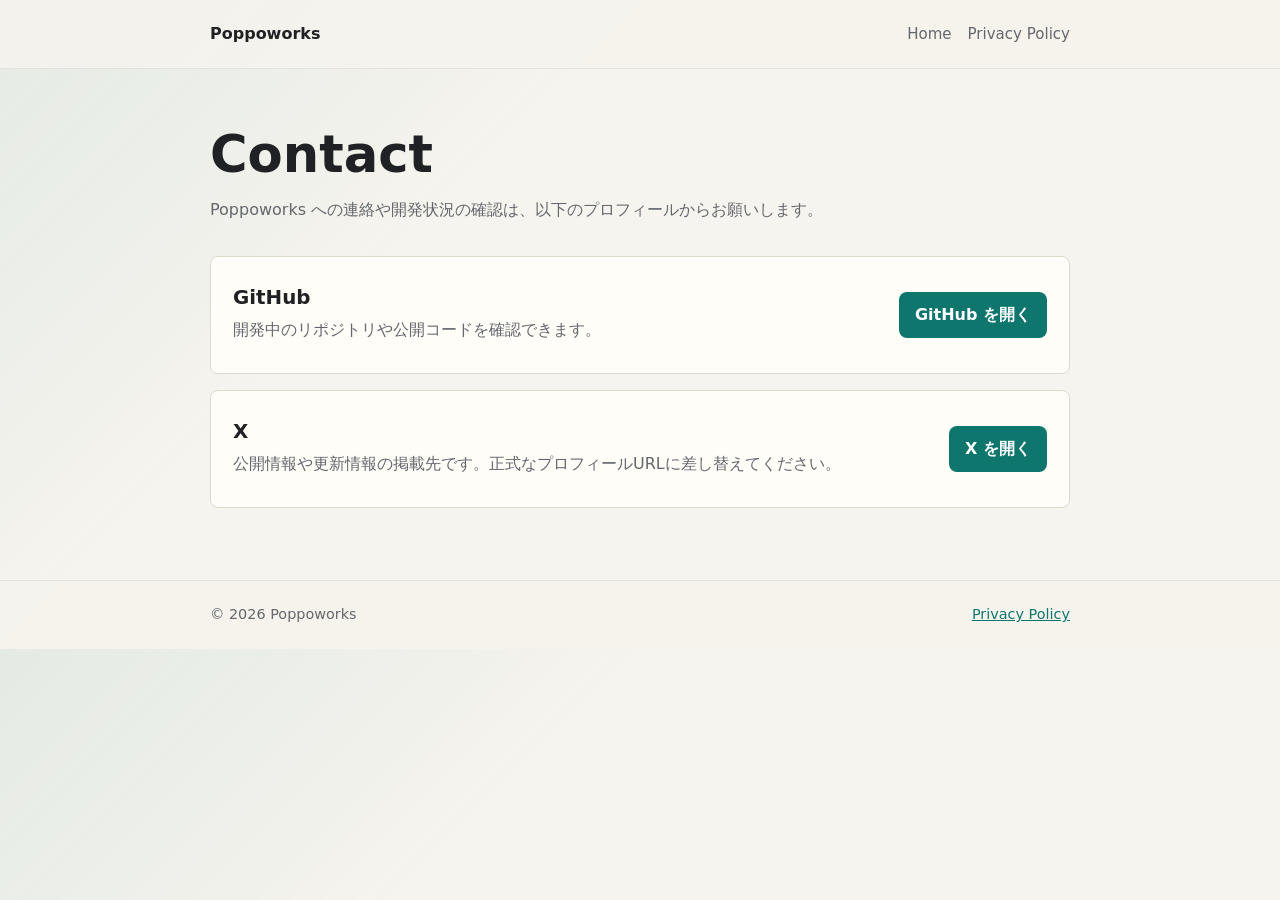
==== contact.html @ a9befb1d "feat: Add contact page and update index and privacy pages" ====
<!doctype html>
<html lang="ja">

<head>
  <meta charset="utf-8">
  <meta name="viewport" content="width=device-width, initial-scale=1">
  <title>Contact | Poppoworks</title>
  <meta name="description" content="Poppoworks の連絡先ページです。GitHub プロフィールと X プロフィールを掲載しています。">
  <meta name="robots" content="index, follow">
  <meta name="theme-color" content="#f6f4ee">
  <link rel="canonical" href="https://poppoworks.dev/contact.html">
  <meta property="og:type" content="website">
  <meta property="og:site_name" content="Poppoworks">
  <meta property="og:title" content="Contact | Poppoworks">
  <meta property="og:description" content="Poppoworks の連絡先ページです。GitHub プロフィールと X プロフィールを掲載しています。">
  <meta property="og:url" content="https://poppoworks.dev/contact.html">
  <style>
    :root {
      color-scheme: light;
      --bg: #f6f4ee;
      --surface: #fffdf8;
      --ink: #202124;
      --muted: #64676d;
      --line: #ded9cb;
      --accent: #0f766e;
      --accent-strong: #115e59;
      font-family:
        "Inter",
        "Noto Sans JP",
        "Hiragino Kaku Gothic ProN",
        "Yu Gothic",
        Meiryo,
        system-ui,
        sans-serif;
    }

    * {
      box-sizing: border-box;
    }

    body {
      margin: 0;
      background:
        linear-gradient(135deg, rgba(15, 118, 110, 0.08), transparent 34%),
        var(--bg);
      color: var(--ink);
      line-height: 1.75;
    }

    a {
      color: var(--accent);
    }

    .header,
    .footer {
      border-color: rgba(32, 33, 36, 0.08);
      border-style: solid;
      border-width: 0 0 1px;
      background: rgba(246, 244, 238, 0.86);
    }

    .footer {
      border-width: 1px 0 0;
    }

    .inner {
      width: min(860px, calc(100% - 40px));
      margin: 0 auto;
    }

    .header .inner,
    .footer .inner {
      min-height: 68px;
      display: flex;
      align-items: center;
      justify-content: space-between;
      gap: 18px;
    }

    .brand {
      color: var(--ink);
      font-weight: 800;
      text-decoration: none;
    }

    .nav {
      display: flex;
      gap: 16px;
      font-size: 0.94rem;
    }

    .nav a {
      color: var(--muted);
      text-decoration: none;
    }

    main {
      padding: 56px 0 72px;
    }

    h1 {
      font-size: clamp(2rem, 5vw, 3.2rem);
      line-height: 1.15;
      letter-spacing: 0;
      margin: 0 0 12px;
    }

    .lead {
      color: var(--muted);
      max-width: 680px;
      margin: 0 0 32px;
    }

    .contact-list {
      display: grid;
      gap: 16px;
    }

    .contact-card {
      display: flex;
      align-items: center;
      justify-content: space-between;
      gap: 20px;
      min-height: 118px;
      padding: 22px;
      border: 1px solid var(--line);
      border-radius: 8px;
      background: var(--surface);
    }

    .contact-card h2 {
      font-size: 1.24rem;
      line-height: 1.35;
      margin: 0 0 4px;
    }

    .contact-card p {
      color: var(--muted);
      margin: 0;
    }

    .button {
      min-height: 46px;
      display: inline-flex;
      align-items: center;
      justify-content: center;
      border-radius: 8px;
      padding: 0 16px;
      background: var(--accent);
      color: #ffffff;
      font-weight: 700;
      text-decoration: none;
      white-space: nowrap;
    }

    .button:hover,
    .button:focus-visible {
      background: var(--accent-strong);
    }

    .note {
      color: var(--muted);
      font-size: 0.94rem;
      margin-top: 24px;
    }

    .footer {
      color: var(--muted);
      font-size: 0.9rem;
    }

    @media (max-width: 640px) {
      .inner {
        width: min(100% - 28px, 860px);
      }

      .header .inner,
      .footer .inner,
      .contact-card {
        align-items: flex-start;
        flex-direction: column;
        justify-content: center;
      }

      .header .inner,
      .footer .inner {
        padding: 14px 0;
      }

      .button {
        width: 100%;
      }
    }
  </style>
</head>

<body>
  <header class="header">
    <div class="inner">
      <a class="brand" href="/">Poppoworks</a>
      <nav class="nav" aria-label="主要ナビゲーション">
        <a href="/">Home</a>
        <a href="privacy.html">Privacy Policy</a>
      </nav>
    </div>
  </header>

  <main>
    <div class="inner">
      <h1>Contact</h1>
      <p class="lead">
        Poppoworks への連絡や開発状況の確認は、以下のプロフィールからお願いします。
      </p>

      <div class="contact-list">
        <section class="contact-card" aria-labelledby="github-title">
          <div>
            <h2 id="github-title">GitHub</h2>
            <p>開発中のリポジトリや公開コードを確認できます。</p>
          </div>
          <a class="button" href="https://github.com/gosling-goldwyn" rel="noopener">GitHub を開く</a>
        </section>

        <section class="contact-card" aria-labelledby="x-title">
          <div>
            <h2 id="x-title">X</h2>
            <p>公開情報や更新情報の掲載先です。正式なプロフィールURLに差し替えてください。</p>
          </div>
          <a class="button" href="https://x.com/hato366" rel="noopener">X を開く</a>
        </section>
      </div>
    </div>
  </main>

  <footer class="footer">
    <div class="inner">
      <span>&copy; 2026 Poppoworks</span>
      <span><a href="privacy.html">Privacy Policy</a></span>
    </div>
  </footer>
</body>

</html>
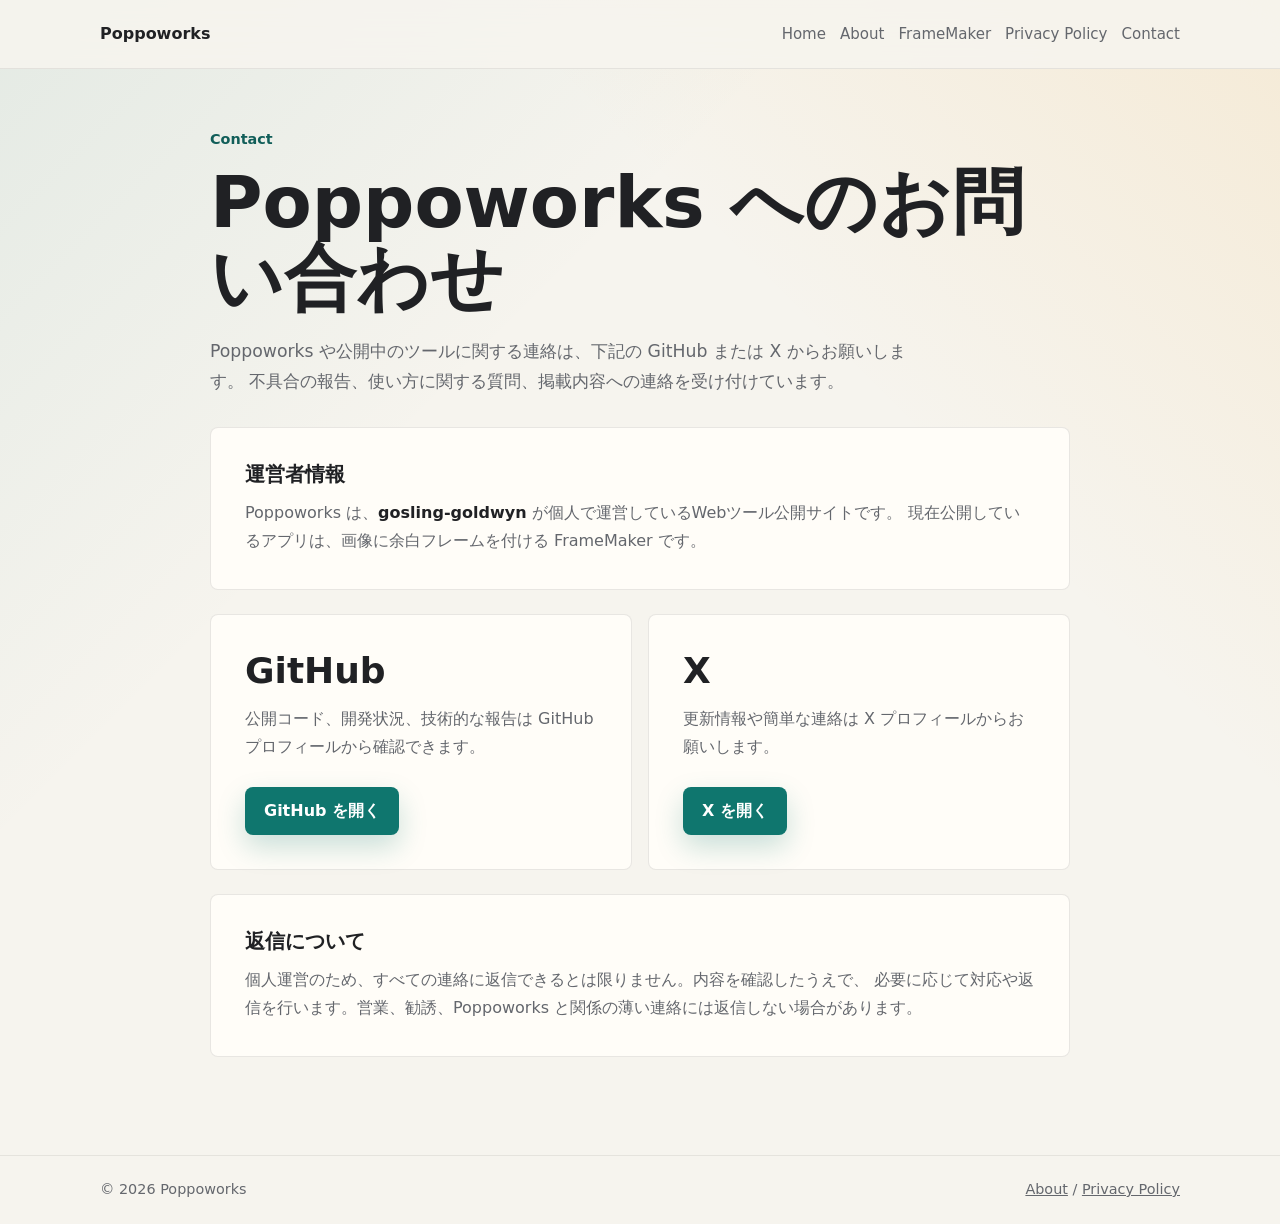
==== commit 72964765: "Improve site content for AdSense review" ====
--- a/contact.html
+++ b/contact.html
@@ -1,243 +1,82 @@
 <!doctype html>
 <html lang="ja">
-
 <head>
   <meta charset="utf-8">
   <meta name="viewport" content="width=device-width, initial-scale=1">
   <title>Contact | Poppoworks</title>
-  <meta name="description" content="Poppoworks の連絡先ページです。GitHub プロフィールと X プロフィールを掲載しています。">
+  <meta name="description" content="Poppoworks への問い合わせ方法、運営者情報、GitHub と X の公式リンクを掲載しています。">
   <meta name="robots" content="index, follow">
   <meta name="theme-color" content="#f6f4ee">
   <link rel="canonical" href="https://poppoworks.dev/contact.html">
+  <link rel="stylesheet" href="styles.css">
   <meta property="og:type" content="website">
   <meta property="og:site_name" content="Poppoworks">
   <meta property="og:title" content="Contact | Poppoworks">
-  <meta property="og:description" content="Poppoworks の連絡先ページです。GitHub プロフィールと X プロフィールを掲載しています。">
+  <meta property="og:description" content="Poppoworks への問い合わせ方法、運営者情報、GitHub と X の公式リンクを掲載しています。">
   <meta property="og:url" content="https://poppoworks.dev/contact.html">
-  <style>
-    :root {
-      color-scheme: light;
-      --bg: #f6f4ee;
-      --surface: #fffdf8;
-      --ink: #202124;
-      --muted: #64676d;
-      --line: #ded9cb;
-      --accent: #0f766e;
-      --accent-strong: #115e59;
-      font-family:
-        "Inter",
-        "Noto Sans JP",
-        "Hiragino Kaku Gothic ProN",
-        "Yu Gothic",
-        Meiryo,
-        system-ui,
-        sans-serif;
-    }
+  <meta name="twitter:card" content="summary">
+</head>
+<body>
+  <div class="site-shell">
+    <header class="site-header">
+      <div class="inner header-inner">
+        <a class="brand" href="/">Poppoworks</a>
+        <nav class="nav" aria-label="主要ナビゲーション">
+          <a href="/">Home</a>
+          <a href="about.html">About</a>
+          <a href="framemaker.html">FrameMaker</a>
+          <a href="privacy.html">Privacy Policy</a>
+          <a href="contact.html">Contact</a>
+        </nav>
+      </div>
+    </header>
 
-    * {
-      box-sizing: border-box;
-    }
+    <main class="page-main">
+      <div class="inner narrow">
+        <p class="eyebrow">Contact</p>
+        <h1>Poppoworks へのお問い合わせ</h1>
+        <p class="lead">
+          Poppoworks や公開中のツールに関する連絡は、下記の GitHub または X からお願いします。
+          不具合の報告、使い方に関する質問、掲載内容への連絡を受け付けています。
+        </p>
 
-    body {
-      margin: 0;
-      background:
-        linear-gradient(135deg, rgba(15, 118, 110, 0.08), transparent 34%),
-        var(--bg);
-      color: var(--ink);
-      line-height: 1.75;
-    }
-
-    a {
-      color: var(--accent);
-    }
-
-    .header,
-    .footer {
-      border-color: rgba(32, 33, 36, 0.08);
-      border-style: solid;
-      border-width: 0 0 1px;
-      background: rgba(246, 244, 238, 0.86);
-    }
-
-    .footer {
-      border-width: 1px 0 0;
-    }
-
-    .inner {
-      width: min(860px, calc(100% - 40px));
-      margin: 0 auto;
-    }
-
-    .header .inner,
-    .footer .inner {
-      min-height: 68px;
-      display: flex;
-      align-items: center;
-      justify-content: space-between;
-      gap: 18px;
-    }
-
-    .brand {
-      color: var(--ink);
-      font-weight: 800;
-      text-decoration: none;
-    }
-
-    .nav {
-      display: flex;
-      gap: 16px;
-      font-size: 0.94rem;
-    }
-
-    .nav a {
-      color: var(--muted);
-      text-decoration: none;
-    }
-
-    main {
-      padding: 56px 0 72px;
-    }
-
-    h1 {
-      font-size: clamp(2rem, 5vw, 3.2rem);
-      line-height: 1.15;
-      letter-spacing: 0;
-      margin: 0 0 12px;
-    }
-
-    .lead {
-      color: var(--muted);
-      max-width: 680px;
-      margin: 0 0 32px;
-    }
-
-    .contact-list {
-      display: grid;
-      gap: 16px;
-    }
-
-    .contact-card {
-      display: flex;
-      align-items: center;
-      justify-content: space-between;
-      gap: 20px;
-      min-height: 118px;
-      padding: 22px;
-      border: 1px solid var(--line);
-      border-radius: 8px;
-      background: var(--surface);
-    }
-
-    .contact-card h2 {
-      font-size: 1.24rem;
-      line-height: 1.35;
-      margin: 0 0 4px;
-    }
-
-    .contact-card p {
-      color: var(--muted);
-      margin: 0;
-    }
-
-    .button {
-      min-height: 46px;
-      display: inline-flex;
-      align-items: center;
-      justify-content: center;
-      border-radius: 8px;
-      padding: 0 16px;
-      background: var(--accent);
-      color: #ffffff;
-      font-weight: 700;
-      text-decoration: none;
-      white-space: nowrap;
-    }
-
-    .button:hover,
-    .button:focus-visible {
-      background: var(--accent-strong);
-    }
-
-    .note {
-      color: var(--muted);
-      font-size: 0.94rem;
-      margin-top: 24px;
-    }
-
-    .footer {
-      color: var(--muted);
-      font-size: 0.9rem;
-    }
-
-    @media (max-width: 640px) {
-      .inner {
-        width: min(100% - 28px, 860px);
-      }
-
-      .header .inner,
-      .footer .inner,
-      .contact-card {
-        align-items: flex-start;
-        flex-direction: column;
-        justify-content: center;
-      }
-
-      .header .inner,
-      .footer .inner {
-        padding: 14px 0;
-      }
-
-      .button {
-        width: 100%;
-      }
-    }
-  </style>
-</head>
-
-<body>
-  <header class="header">
-    <div class="inner">
-      <a class="brand" href="/">Poppoworks</a>
-      <nav class="nav" aria-label="主要ナビゲーション">
-        <a href="/">Home</a>
-        <a href="privacy.html">Privacy Policy</a>
-      </nav>
-    </div>
-  </header>
-
-  <main>
-    <div class="inner">
-      <h1>Contact</h1>
-      <p class="lead">
-        Poppoworks への連絡や開発状況の確認は、以下のプロフィールからお願いします。
-      </p>
-
-      <div class="contact-list">
-        <section class="contact-card" aria-labelledby="github-title">
-          <div>
-            <h2 id="github-title">GitHub</h2>
-            <p>開発中のリポジトリや公開コードを確認できます。</p>
-          </div>
-          <a class="button" href="https://github.com/gosling-goldwyn" rel="noopener">GitHub を開く</a>
+        <section class="content-block">
+          <h2>運営者情報</h2>
+          <p>
+            Poppoworks は、<strong>gosling-goldwyn</strong> が個人で運営しているWebツール公開サイトです。
+            現在公開しているアプリは、画像に余白フレームを付ける FrameMaker です。
+          </p>
         </section>
 
-        <section class="contact-card" aria-labelledby="x-title">
-          <div>
-            <h2 id="x-title">X</h2>
-            <p>公開情報や更新情報の掲載先です。正式なプロフィールURLに差し替えてください。</p>
-          </div>
-          <a class="button" href="https://x.com/hato366" rel="noopener">X を開く</a>
+        <div class="card-grid two">
+          <section class="card">
+            <h2>GitHub</h2>
+            <p>公開コード、開発状況、技術的な報告は GitHub プロフィールから確認できます。</p>
+            <a class="button button-primary" href="https://github.com/gosling-goldwyn" rel="noopener">GitHub を開く</a>
+          </section>
+          <section class="card">
+            <h2>X</h2>
+            <p>更新情報や簡単な連絡は X プロフィールからお願いします。</p>
+            <a class="button button-primary" href="https://x.com/hato366" rel="noopener">X を開く</a>
+          </section>
+        </div>
+
+        <section class="content-block">
+          <h2>返信について</h2>
+          <p>
+            個人運営のため、すべての連絡に返信できるとは限りません。内容を確認したうえで、
+            必要に応じて対応や返信を行います。営業、勧誘、Poppoworks と関係の薄い連絡には返信しない場合があります。
+          </p>
         </section>
       </div>
-    </div>
-  </main>
+    </main>
 
-  <footer class="footer">
-    <div class="inner">
-      <span>&copy; 2026 Poppoworks</span>
-      <span><a href="privacy.html">Privacy Policy</a></span>
-    </div>
-  </footer>
+    <footer class="site-footer">
+      <div class="inner footer-inner">
+        <span>&copy; 2026 Poppoworks</span>
+        <span><a href="about.html">About</a> / <a href="privacy.html">Privacy Policy</a></span>
+      </div>
+    </footer>
+  </div>
 </body>
-
-</html>+</html>
--- a/styles.css
+++ b/styles.css
@@ -0,0 +1,505 @@
+:root {
+  color-scheme: light;
+  --bg: #f6f4ee;
+  --surface: #fffdf8;
+  --surface-strong: #ffffff;
+  --ink: #202124;
+  --muted: #64676d;
+  --line: #ded9cb;
+  --accent: #0f766e;
+  --accent-strong: #115e59;
+  --accent-soft: #d7f2ec;
+  --warm: #efb047;
+  --shadow: 0 18px 45px rgba(30, 36, 38, 0.11);
+  font-family: "Inter", "Noto Sans JP", "Hiragino Kaku Gothic ProN", "Yu Gothic", Meiryo, system-ui, sans-serif;
+}
+
+* {
+  box-sizing: border-box;
+}
+
+html {
+  scroll-behavior: smooth;
+}
+
+body {
+  margin: 0;
+  background:
+    linear-gradient(135deg, rgba(15, 118, 110, 0.08), transparent 34%),
+    linear-gradient(225deg, rgba(239, 176, 71, 0.14), transparent 32%),
+    var(--bg);
+  color: var(--ink);
+  line-height: 1.75;
+}
+
+a {
+  color: var(--accent);
+}
+
+h1,
+h2,
+h3,
+p {
+  margin-top: 0;
+}
+
+h1 {
+  font-size: clamp(2.2rem, 5.6vw, 4.5rem);
+  line-height: 1.06;
+  letter-spacing: 0;
+  margin-bottom: 20px;
+}
+
+h2 {
+  font-size: clamp(1.45rem, 3vw, 2.25rem);
+  line-height: 1.22;
+  letter-spacing: 0;
+  margin-bottom: 12px;
+}
+
+h3 {
+  font-size: 1.24rem;
+  line-height: 1.35;
+  letter-spacing: 0;
+  margin-bottom: 10px;
+}
+
+p,
+li {
+  color: var(--muted);
+}
+
+strong {
+  color: var(--ink);
+}
+
+.site-shell {
+  min-height: 100vh;
+  display: flex;
+  flex-direction: column;
+}
+
+.inner {
+  width: min(1080px, calc(100% - 40px));
+  margin: 0 auto;
+}
+
+.narrow {
+  width: min(860px, calc(100% - 40px));
+}
+
+.site-header {
+  border-bottom: 1px solid rgba(32, 33, 36, 0.08);
+  background: rgba(246, 244, 238, 0.88);
+  backdrop-filter: blur(16px);
+  position: sticky;
+  top: 0;
+  z-index: 10;
+}
+
+.header-inner,
+.footer-inner {
+  min-height: 68px;
+  display: flex;
+  align-items: center;
+  justify-content: space-between;
+  gap: 18px;
+}
+
+.brand {
+  color: var(--ink);
+  font-weight: 800;
+  text-decoration: none;
+}
+
+.nav {
+  display: flex;
+  flex-wrap: wrap;
+  align-items: center;
+  justify-content: flex-end;
+  gap: 14px;
+  font-size: 0.94rem;
+}
+
+.nav a {
+  color: var(--muted);
+  text-decoration: none;
+}
+
+.nav a:hover,
+.nav a:focus-visible {
+  color: var(--accent-strong);
+}
+
+main {
+  flex: 1;
+}
+
+.hero {
+  padding: 72px 0 42px;
+}
+
+.hero-grid {
+  display: grid;
+  grid-template-columns: minmax(0, 1.08fr) minmax(280px, 0.92fr);
+  gap: clamp(28px, 6vw, 72px);
+  align-items: center;
+}
+
+.page-main {
+  padding: 58px 0 74px;
+}
+
+.eyebrow {
+  color: var(--accent-strong);
+  font-size: 0.9rem;
+  font-weight: 800;
+  margin-bottom: 12px;
+}
+
+.lead {
+  color: var(--muted);
+  font-size: 1.08rem;
+  max-width: 700px;
+  margin-bottom: 30px;
+}
+
+.actions {
+  display: flex;
+  flex-wrap: wrap;
+  gap: 12px;
+}
+
+.button {
+  min-height: 48px;
+  display: inline-flex;
+  align-items: center;
+  justify-content: center;
+  border-radius: 8px;
+  padding: 0 18px;
+  border: 1px solid transparent;
+  font-weight: 700;
+  text-decoration: none;
+}
+
+.button-primary {
+  background: var(--accent);
+  color: #ffffff;
+  box-shadow: 0 12px 28px rgba(15, 118, 110, 0.22);
+}
+
+.button-primary:hover,
+.button-primary:focus-visible {
+  background: var(--accent-strong);
+}
+
+.button-secondary {
+  background: rgba(255, 255, 255, 0.72);
+  border-color: var(--line);
+  color: var(--ink);
+}
+
+.visual,
+.preview {
+  border: 1px solid rgba(32, 33, 36, 0.1);
+  border-radius: 8px;
+  background: var(--surface-strong);
+  box-shadow: var(--shadow);
+}
+
+.visual {
+  min-height: 360px;
+  padding: 26px;
+  display: grid;
+  align-content: center;
+}
+
+.mock-window {
+  background: var(--surface-strong);
+  border: 1px solid var(--line);
+  border-radius: 8px;
+  overflow: hidden;
+}
+
+.mock-toolbar {
+  min-height: 42px;
+  border-bottom: 1px solid var(--line);
+  display: flex;
+  align-items: center;
+  gap: 8px;
+  padding: 0 14px;
+}
+
+.mock-toolbar span {
+  width: 10px;
+  height: 10px;
+  border-radius: 999px;
+  background: var(--line);
+}
+
+.mock-toolbar span:nth-child(1) {
+  background: #ef6b61;
+}
+
+.mock-toolbar span:nth-child(2) {
+  background: var(--warm);
+}
+
+.mock-toolbar span:nth-child(3) {
+  background: #35a889;
+}
+
+.mock-body {
+  padding: 22px;
+  display: grid;
+  gap: 14px;
+}
+
+.mock-row {
+  width: 82%;
+  height: 14px;
+  border-radius: 999px;
+  background: #e7e3d6;
+}
+
+.mock-row.short {
+  width: 58%;
+  background: var(--accent-soft);
+}
+
+.mock-row.medium {
+  width: 67%;
+}
+
+.mock-panel {
+  min-height: 118px;
+  border-radius: 8px;
+  background:
+    linear-gradient(135deg, rgba(15, 118, 110, 0.18), rgba(239, 176, 71, 0.23)),
+    #f8f3e6;
+  border: 1px solid rgba(32, 33, 36, 0.08);
+}
+
+.preview {
+  padding: 24px;
+}
+
+.preview-frame {
+  aspect-ratio: 1 / 1;
+  display: grid;
+  place-items: center;
+  background: #111111;
+  border-radius: 8px;
+  padding: 12%;
+  position: relative;
+}
+
+.preview-image {
+  width: 100%;
+  aspect-ratio: 4 / 3;
+  border-radius: 18px;
+  background:
+    linear-gradient(135deg, rgba(239, 176, 71, 0.65), rgba(15, 118, 110, 0.55)),
+    #d7f2ec;
+  border: 8px solid rgba(255, 255, 255, 0.78);
+}
+
+.color-bar {
+  position: absolute;
+  left: 22%;
+  right: 22%;
+  bottom: 8%;
+  height: 12px;
+  display: grid;
+  grid-template-columns: repeat(5, 1fr);
+  border-radius: 999px;
+  overflow: hidden;
+}
+
+.color-bar span:nth-child(1) {
+  background: #0f766e;
+}
+
+.color-bar span:nth-child(2) {
+  background: #35a889;
+}
+
+.color-bar span:nth-child(3) {
+  background: #efb047;
+}
+
+.color-bar span:nth-child(4) {
+  background: #f6f4ee;
+}
+
+.color-bar span:nth-child(5) {
+  background: #202124;
+}
+
+.section {
+  padding: 48px 0;
+}
+
+.section.alt {
+  background: rgba(255, 253, 248, 0.42);
+  border-top: 1px solid rgba(32, 33, 36, 0.06);
+  border-bottom: 1px solid rgba(32, 33, 36, 0.06);
+}
+
+.section-heading {
+  max-width: 760px;
+  margin-bottom: 24px;
+}
+
+.feature-card,
+.card,
+.policy,
+.content-block {
+  border: 1px solid rgba(32, 33, 36, 0.1);
+  border-radius: 8px;
+  background: var(--surface);
+}
+
+.feature-card {
+  display: grid;
+  grid-template-columns: minmax(0, 1fr) auto;
+  align-items: end;
+  gap: 22px;
+  padding: 24px;
+}
+
+.feature-card p:last-child,
+.card p:last-child,
+.content-block p:last-child,
+.policy p:last-child {
+  margin-bottom: 0;
+}
+
+.card-grid,
+.text-grid,
+.ratio-grid {
+  display: grid;
+  gap: 16px;
+}
+
+.card-grid {
+  grid-template-columns: repeat(auto-fit, minmax(240px, 1fr));
+  margin: 24px 0;
+}
+
+.card-grid.two {
+  grid-template-columns: repeat(2, minmax(0, 1fr));
+}
+
+.text-grid {
+  grid-template-columns: repeat(2, minmax(0, 1fr));
+}
+
+.ratio-grid {
+  grid-template-columns: repeat(auto-fit, minmax(180px, 1fr));
+}
+
+.card,
+.content-block,
+.policy {
+  padding: clamp(20px, 4vw, 34px);
+}
+
+.card .button {
+  margin-top: 10px;
+}
+
+.content-block {
+  margin: 24px 0;
+}
+
+.policy h2,
+.content-block h2 {
+  font-size: 1.28rem;
+  margin-top: 30px;
+}
+
+.policy h2:first-child,
+.content-block h2:first-child {
+  margin-top: 0;
+}
+
+.steps {
+  display: grid;
+  gap: 12px;
+  padding: 0;
+  list-style: none;
+}
+
+.steps li {
+  border-left: 4px solid var(--accent);
+  background: rgba(255, 253, 248, 0.78);
+  border-radius: 0 8px 8px 0;
+  padding: 14px 16px;
+}
+
+.updated,
+.note {
+  color: var(--muted);
+}
+
+.note {
+  border: 1px solid var(--line);
+  border-radius: 8px;
+  background: rgba(215, 242, 236, 0.44);
+  padding: 16px 18px;
+}
+
+.site-footer {
+  border-top: 1px solid rgba(32, 33, 36, 0.08);
+  color: var(--muted);
+  font-size: 0.9rem;
+}
+
+.footer-inner {
+  flex-wrap: wrap;
+}
+
+.site-footer a {
+  color: var(--muted);
+}
+
+@media (max-width: 780px) {
+  .inner,
+  .narrow {
+    width: min(100% - 28px, 1080px);
+  }
+
+  .header-inner,
+  .footer-inner {
+    align-items: flex-start;
+    flex-direction: column;
+    justify-content: center;
+    padding: 14px 0;
+  }
+
+  .nav {
+    justify-content: flex-start;
+    gap: 12px;
+  }
+
+  .hero {
+    padding-top: 46px;
+  }
+
+  .hero-grid,
+  .feature-card,
+  .text-grid,
+  .card-grid.two {
+    grid-template-columns: 1fr;
+  }
+
+  .visual {
+    min-height: 270px;
+    padding: 18px;
+  }
+
+  .button {
+    width: 100%;
+  }
+}
